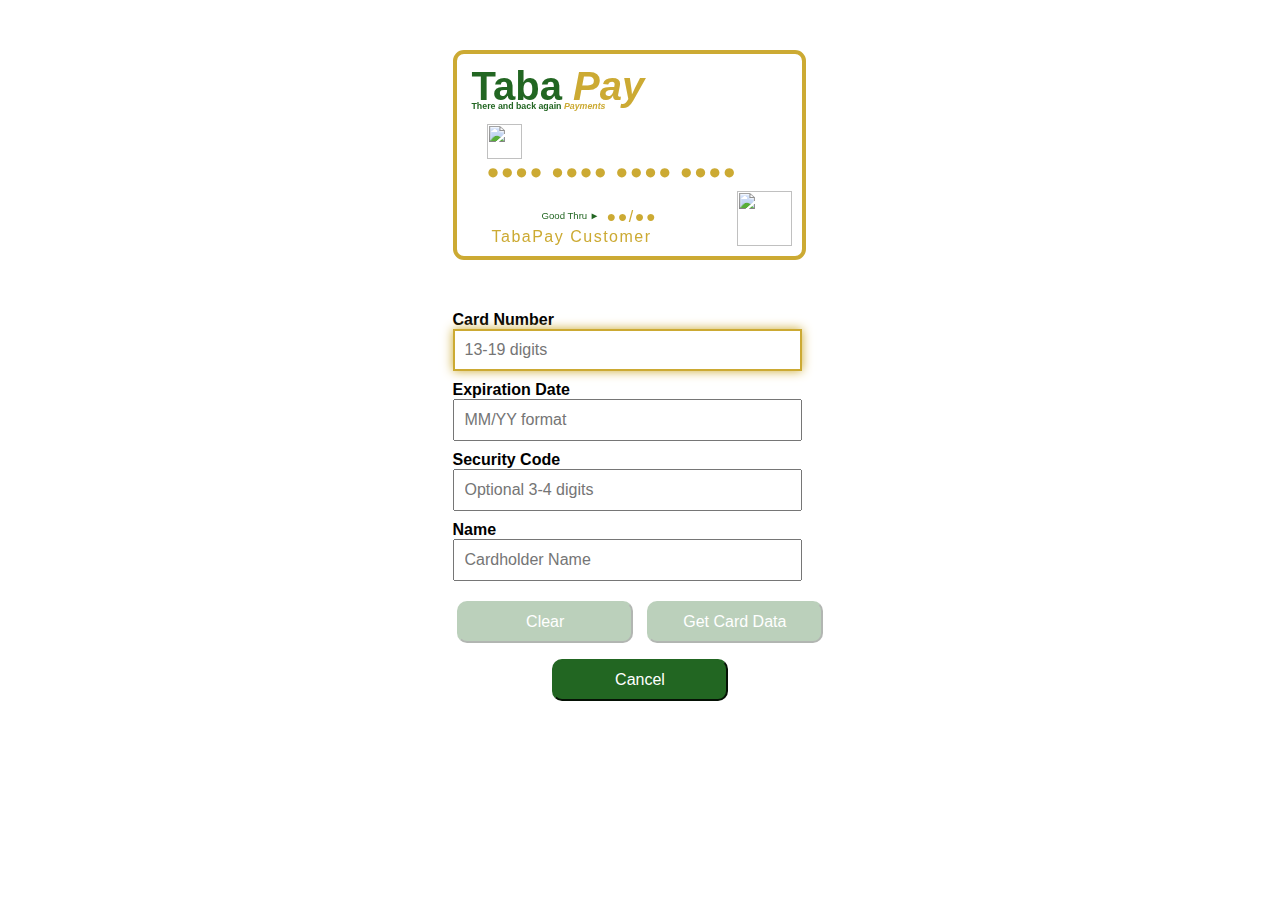
==== program_4/index.html @ d79edef5 "first commit" ====
<html>
    <head>
        <style>body{font-family:Arial}input{padding:10px;font-size:1em}.b{-webkit-appearance:none;border-color:#262;border-radius:10px;background:#262;color:#fff}.b:hover{background:#ca3;color:#262;text-decoration:none}.b:disabled{opacity:.3;cursor:not-allowed}.b:hover:disabled{background:#262;color:#fff}input:focus,textarea:focus,a:focus{outline:none;border:2px solid #ca3;box-shadow:0 0 10px #ca3}#va{width:3.7in;height:2.2in;margin:50px auto;perspective:10.8in;-webkit-perspective:10.8in;-moz-perspective:10.8in;-o-perspective:10.8in}#vc{width:100%;height:100%;transition:transform 1s;-webkit-transition:-webkit-transform 1s;-moz-transition:-moz-transform 1s;-o-transition:-o-transform 1s;transform-style:preserve-3d;-webkit-transform-style:preserve-3d;-moz-transform-style:preserve-3d;-o-transform-style:preserve-3d;position:relative}.va{transform:rotateY(180deg);-webkit-transform:rotateY( 180deg );-moz-transform:rotateY( 180deg );-o-transform:rotateY( 180deg )}#vf,#vb{position:absolute;width:100%;height:100%;background:#fff;transform-origin:50% 50%;-webkit-transform-origin:50% 50%}#vf,#vb,#vf div,#vf img{backface-visibility:hidden;-webkit-backface-visibility:hidden;-moz-backface-visibility:hidden;-o-backface-visibility:hidden}#vb{transform:rotateY(180deg);-webkit-transform:rotateY( 180deg );-moz-transform:rotateY( 180deg );-o-transform:rotateY( 180deg )}.dc{position:relative;width:3.6in;height:2.1in;border:.05in solid #ca3;border-radius:2.88mm}.dc div,.dc img{position:absolute}#ct{left:15px;top:10px;font-size:2.5em}#cx{font-size:.55em;left:15px;top:47px}#cy{left:15px;top:10px;height:50px}#cz{left:15px;top:10px;font-size:1.2em}#cc{left:30px;top:70px;height:35px}#cn{left:30px;top:105px;color:#ca3;font-size:1.35em;font-weight:bold;letter-spacing:1.25px}#cg{left:85px;bottom:35px;color:#262;font-size:.6em}#ce{left:150px;bottom:30px;color:#ca3;letter-spacing:1.5px}#ch{left:35px;bottom:10px;color:#ca3;letter-spacing:1.5px}#cl{right:10px;bottom:10px;height:55px}#cs{left:0;top:10px;width:100%;height:39px;background:#262}#cb{left:20px;top:60px;width:225px;height:28px;padding-top:5px;background-image:linear-gradient(0deg,#afa 25%,#9e9 25%,#9e9 50%,#afa 50%,#afa 75%,#9e9 75%,#9e9 100%);background-size:20px 20px;font-family:'Comic Sans MS'}#cv{left:245px;top:65px;min-width:33px;height:18px;padding:2px 3px;background:#afa;text-align:center}#cm{left:20px;bottom:44px;height:55px}#c0{left:85px;bottom:10px}#c0 div{position:relative}#c1{font-size:1em}#c2,#c9{font-size:.8em}#c3{padding-top:5px;font-size:.8em}.df{width:375px;margin:0 auto}.di{padding-bottom:10px;text-align:left}.db{padding-top:10px;text-align:center}label{font-weight:bold}label.le{color:#e55}div.di input{width:349px}div.db input.b{width:47%}input.ie{border-color:#e55;background:#fee}.me{float:right;color:#e55;font-size:.7em}.n1{color:#262;font-weight:bold}.n2{color:#ca3;font-style:italic;font-weight:bold}.dh{display:none}</style>
        <link rel="stylesheet" type="text/css" href="index.css">
        <script>"loading"!==document.readyState?z():document.addEventListener("DOMContentLoaded",z);window.onload=function(){};function z(){I.l()}
    function M(c){return document.getElementById(c)}function N(c){c.className=""};var O={f:function(c){a:{for(var b=c.length,d=0;d<b;++d)if(0<=",~^".indexOf(c.charAt(d))){c=!1;break a}c=!0}return c},o:function(c){a:{for(var b=c.length,d=0;d<b;++d)if(0>"0123456789".indexOf(c.charAt(d))){c=!1;break a}c=!0}return c},b:function(c){var b=c.length;if(13>b||19<b)c=!1;else{var d=0,m=1,a;for(a=b-1;0<=a;--a)b=parseInt(c.charAt(a),10)*m,d+=b-9*(9<b),m^=3;c=0===d%10&&0<d}return c},a:function(c){if(5!=c.length||"/"!=c.charAt(2))c=!1;else{var b=Number(c.slice(0,2));c=isNaN(b)||1>b||12<b||isNaN(Number(c.slice(3)))?
            !1:!0}return c},c:function(c){var b=c.length;return 3!=b&&4!=b||isNaN(Number(c))?!1:!0}},P=function(){function c(c,m){var a,d=!1,u="";for(a=431;0<=a;--a)u+="QbyZUa8tPQ2aVLb4ga9ST3gO8bSU-SPS|aKARnmiH7KOR540g-c-dpB7EptZyXPp7jccm6oCA-qgLRxBWQKoX8EnIwSiUDVggIAgp|01kmrwakjBh|nqt1-pEQyBxrxGcUFnyue_t|lf6nY5bS2bY-sMAwjHK6SNC|JiPLoE1oAmROjo-1UAwqSO6RB0|6B61X5dr2Rd-HVPd4EORAZfOT9-MPAR_SPcRXO|arALHSlwRCQ|hfBxfALsQHUARh|BQ0aY8nme6xIi6OG1gI84Ek7uc9K4R4hTJB0R8JGJyhTGfiez7vBX3naRFpbvNrQLCfc4Rp7Hb8vZYBVDhAT9xuQx_X6HvaNhORqRvbybixwSwl8qDYIBpq90VZOSA1aRJySrGX_MG-4fhbzVfkEvPvLgQGj8Ivq1B0otOviTD-Jfg|78".charAt(a);
        var p=u.indexOf("|");if(0<p){var v=Number(u.slice(0,p));if(!isNaN(v)){u=u.slice(p+1);var q=u.length;var l="";for(a=1;a<=v;++a)p=q-3*a,l=u.charAt(p)+l,u=u.slice(0,p)+u.slice(p+1);var n=l.split("|");if(10==n.length&&22==n[8].length&&(a=location.href.split("/").slice(-1),0<a.length&&(a=a[0].split(".html"),2==a.length&&n[9]==a[0]))){var y=m.slice(0,2)+n[8]+m.slice(2);window.crypto.subtle.importKey(n[7],{kty:n[2],e:n[1],n:u,alg:n[3],ext:!0},{name:n[4],hash:{name:n[5]}},!1,[n[6]]).then(function(a){b(n[4],
            n[5],y,a).then(function(a){a=new Uint8Array(a);for(var d=a.byteLength,b="",m=0;m<d;++m)b+=String.fromCodePoint(a[m]);a=btoa(b).replace(/=/g,"").replace(/\+/g,"-").replace(/\//g,"_");window.parent.postMessage(c+"|"+n[0]+a,"*")})});d=!0}}}d||window.parent.postMessage("Error: Key","*")}function b(c,b,a,H){for(var d=a.length,m=new ArrayBuffer(d),v=new Uint8Array(m),q=0;q<d;++q)v[q]=a.charCodeAt(q);return window.crypto.subtle.encrypt({name:c,hash:{name:b}},H,m)}return{i:function(d,b){return c(d,b)},g:function(c){window.parent.postMessage(c,
            "*")}}}(),I=function(){function c(f){N(h[f]);h[f].nextSibling.innerHTML="";N(e[f]);e[f].value=""}function b(f){if(0==f)N(p),N(v),q.className="dh",l.className="dh",l.innerHTML="",n.src="https://www.tabapay.com/CI/TabaPay.png",n.style.height="55px",u.style.background="#fff",J.reset(),c(1),c(2),c(3),c(4),K.disabled=!0,L.disabled=!0,e[1].focus(),A.innerHTML="&#9679;&#9679;&#9679;&#9679; &#9679;&#9679;&#9679;&#9679; &#9679;&#9679;&#9679;&#9679; &#9679;&#9679;&#9679;&#9679;",B.innerHTML="&#9679;&#9679;/&#9679;&#9679;",
        C.innerHTML="&#9679;&#9679;&#9679;",D.innerHTML="TabaPay Customer",F.innerHTML="";else if(1==f){f=e[1].value.replace(/ /g,"");var a=e[2].value.trim(),w=e[3].value.trim(),b=e[4].value.trim();if(0==f.length)alert("Missing Card Number");else if(O.b(f))if(0==a.length)alert("Missing Expiration Date");else if(O.a(a))if(0<w.length&&!O.c(w))alert("Bad Security Code");else if(0==b.length)alert("Missing Cardholder Name");else if(O.f(b)){var d='20200630182010';14!=d.length?P.g("Error: SSI"):(a="20"+a.slice(3)+a.slice(0,
        2),b=f.slice(f.length-4)+"|"+a,P.i(b,"KC"+d+"|"+f+"|"+a+"|"+w))}else alert("Bad Cardholder Name");else alert("Bad Expiration Date");else alert("Bad Card Number")}else 2==f&&P.g("Close")}function d(f){var c="";if(6<=f.length){var a;for(a=0;a<G.length;++a){var b=G[a].u,d=b.length;if(d<=f.length&&b==f.slice(0,d)){c=G[a].v;break}}}""==c?(N(p),N(v),q.className="dh",l.className="dh",l.innerHTML=""):"$"==c.slice(0,1)?(p.className="dh",v.className="dh",N(q),q.src="https://www.tabapay.com/CI/"+c.slice(1)+
        ".png",l.className="dh",l.innerHTML=""):(p.className="dh",v.className="dh",q.className="dh",N(l),l.innerHTML=c)}function m(f,c){var a=new XMLHttpRequest;a.onreadystatechange=function(){if(4==this.readyState){var f="";if(200==this.status){var a=this.responseText.split("\t");if(0<a.length){for(var b={},w=0;w<a.length;++w)1<a[w].length&&(b[a[w].substring(0,1)]=a[w].substring(1));if("2"==b.S&&""!=b.d){b=b.d.split("^");for(w=0;w<b.length;++w)a=b[w].split("~"),5==a.length&&G.push({u:a[0],B:Number(a[1]),
        A:Number(a[2]),C:a[3],v:a[4]});d(c)}}else f="No Data"}else f="SC="+this.status;""!=f&&(E="")}};}function a(a){var c="";if(1==a){var b="TabaPay.png",f="55",l="#fff",t=e[a].value.replace(/ /g,"");if(0<t.length){if(O.o(t)){if(1<=t.length)if("4"==t.slice(0,1))b="V.png",f="35",l="rgba(26,31,113,.1)";else if(2<=t.length){var k=Number(t.slice(0,2));51<=k&&55>=k?(b="M.png",l="rgba(247,158,27,.1)"):
        64==k||65==k?(b="D.png",l="rgba(244,129,32,.05)"):34==k||37==k?(b="A.png",l="rgba(0,111,207,.1)"):4<=t.length&&(k=Number(t.slice(0,4)),2221<=k&&2720>=k?(b="M.png",l="rgba(247,158,27,.1)"):6011==k&&(b="D.png",l="rgba(244,129,32,.1)"))}6<=t.length&&(k=t.slice(0,6),""==E||E!=k)&&(E=k,console.log("BIN="+E),m(k,t))}O.b(t)?(N(h[a]),N(e[a])):(e[a].className="dummy",c="");k="";for(var p=0,q=4,v=t.length;;){if(q>v){p<v&&(k+=" "+t.slice(p,v));break}k+=" "+t.slice(p,q);p=q;q+=4}k=k.slice(1);
        e[a].value=k;23<k.length&&(k=k.slice(0,23));A.innerHTML=k}else N(e[a]),N(h[a]),h[a].nextSibling.innerHTML="",A.innerHTML="&#9679;&#9679;&#9679;&#9679; &#9679;&#9679;&#9679;&#9679; &#9679;&#9679;&#9679;&#9679; &#9679;&#9679;&#9679;&#9679;";d(t);n.src="https://www.tabapay.com/CI/"+b;n.style.height=f+"px";u.style.background=l}else 2==a?(b=e[a].value.trim(),0<b.length?(O.a(b)?(N(h[a]),N(e[a])):(e[a].className="ie",c="Please enter your Expiration Date"),B.innerHTML=5>=b.length?b:b.slice(0,5)):(N(e[a]),
        N(h[a]),h[a].nextSibling.innerHTML="",B.innerHTML="&#9679;&#9679;/&#9679;&#9679;")):3==a?(b=e[a].value.trim(),0<b.length?(O.c(b)?(N(h[a]),N(e[a])):(e[a].className="ie",c="Please enter your Security Code"),C.innerHTML=4>=b.length?b:b.slice(0,4)):(N(e[a]),N(h[a]),h[a].nextSibling.innerHTML="",C.innerHTML="&#9679;&#9679;&#9679;")):4==a&&(b=e[a].value.trim(),0<b.length?(O.f(b)?(N(h[a]),N(e[a])):(e[a].className="ie",c="Please enter your Name"),D.innerHTML=b,F.innerHTML=b):(N(e[a]),N(h[a]),h[a].nextSibling.innerHTML=
        "",D.innerHTML="TabaPay Customer",F.innerHTML=""));L.disabled=""!=e[1].value&&""!=e[2].value&&""!=e[4].value&&""==h[1].className&&""==h[2].className&&""==h[3].className&&""==h[4].className?!1:!0;K.disabled=""!=e[1].value||""!=e[2].value||""!=e[3].value||""!=e[4].value?!1:!0;return c}function H(){if(window.postMessage){J=M("f1");h=[];e=[];for(var a=J.getElementsByTagName("label"),c=0;c<a.length;++c){var d=a[c].htmlFor;2==d.length&&"i"==d.charAt(0)&&(d=Number(d.slice(1)),isNaN(d)||(h[d]=a[c],e[d]=M("i"+
        d)))}K=M("ic");L=M("is");y=M("vc");y.addEventListener("click",function(){y.classList.toggle("va")});u=M("vf").children[0];p=M("ct");v=M("cx");q=M("cy");l=M("cz");n=M("cl");A=M("cn");B=M("ce");D=M("ch");F=M("cb");C=M("cv");l.className="dh";A.innerHTML="&#9679;&#9679;&#9679;&#9679; &#9679;&#9679;&#9679;&#9679; &#9679;&#9679;&#9679;&#9679; &#9679;&#9679;&#9679;&#9679;";B.innerHTML="&#9679;&#9679;/&#9679;&#9679;";D.innerHTML="TabaPay Customer";C.innerHTML="&#9679;&#9679;&#9679;";b(0)}}var u,p,v,q,l,n,
        y,A,B,C,D,F,J,h,e,K,L,E="",G=[];return{l:function(){H()},w:function(){},m:function(b){a(b)},h:function(b){var c=a(b);1<=b&&4>=b&&(""==c?(h[b].className="",h[b].nextSibling.innerHTML=""):(h[b].className="le",h[b].nextSibling.innerHTML=c))},j:function(a){3!=a?"va"==y.className&&N(y):""==y.className&&(y.className="va")},s:function(a){b(a)}}}();window.fI=I.m;window.fC=I.h;window.fF=I.j;window.fS=I.s;
    </script></head>
    <body data-gr-c-s-loaded="true">
        <div id="pb">
            <div id="va">
                <div id="vc">
                    <div id="vf">
                        <div class="dc" style="background: rgb(255, 255, 255);">
                            <div id="ct" class="">
                                <span class="n1">Taba</span>
                                <span class="n2">Pay</span>
                            </div>
                            <div id="cx" class="">
                                <span class="n1">There and back again</span>
                                <span class="n2">Payments</span>
                            </div>
                            <img id="cy" class="dh">
                            <div id="cz" class="dh"></div>
                            <img id="cc" src="https://www.tabapay.com/CI/Chip.png">
                            <div id="cn">●●●● ●●●● ●●●● ●●●●</div><div id="cg">Good Thru &#9658;</div>
                            <div id="ce">●●/●●</div>
                            <div id="ch">TabaPay Customer</div>
                            <img id="cl" src="https://www.tabapay.com/CI/TabaPay.png" style="height: 55px;">
                        </div>
                    </div>
                    <div id="vb">
                        <div class="dc">
                            <div id="cs"></div>
                            <div id="cb"></div>
                            <div id="cv">●●●</div>
                            <img id="cm" src="https://www.tabapay.com/CI/TabaPay.png">
                            <div id="c0">
                                <div id="c1">
                                    <span class="n1">Taba</span>
                                    <span class="n2">Pay</span>
                                </div>
                                <div id="c2">465 Fairchild Drive &nbsp; Suite #222<br>Mountain View, CA &nbsp; 94043</div>
                                <div id="c3">+1 415-980-8222</div>
                                <div id="c9">www.<span class="n1">taba</span><span class="n2">pay</span>.com</div>
                            </div>
                        </div>
                    </div>
                </div>
            </div>
            <form id="f1" class="df" onsubmit="fS(1);return false;"><div id="dm" class="dh"></div><div class="di"><div><label for="i1" class="">Card Number</label><span class="me"></span></div><input id="i1" type="text" placeholder="13-19 digits" tabindex="1" oninput="fI(1)" onchange="fC(1)" onfocus="fF(1)" class=""></div><div class="di"><div><label for="i2" class="">Expiration Date</label><span class="me"></span></div><input id="i2" type="text" placeholder="MM/YY format" tabindex="2" oninput="fI(2)" onchange="fC(2)" onfocus="fF(2)" class=""></div><div class="di"><div><label for="i3" class="">Security Code</label><span class="me"></span></div><input id="i3" placeholder="Optional 3-4 digits" tabindex="3" oninput="fI(3)" onchange="fC(3)" onfocus="fF(3)" class=""></div><div class="di"><div><label for="i4" class="">Name</label><span class="me"></span></div><input id="i4" placeholder="Cardholder Name" tabindex="4" oninput="fI(4)" onchange="fC(4)" onfocus="fF(4)" class=""></div><div class="db"><input id="ic" class="b" type="button" value="Clear" tabindex="6" onclick="fS(0)" disabled=""> &nbsp; <input id="is" class="b" type="submit" value="Get Card Data" tabindex="5" disabled=""><p><input id="i11x" class="b" type="button" value="Cancel" tabindex="7" onclick="fS(2)"></p></div>
            </form>
        </div>
        <object id="__symantecPKIClientMessenger" data-supports-flavor-configuration="true" data-extension-version="0.5.0.109" style="display: none;"></object><span id="__symantecPKIClientDetector" style="display: none;">__PRESENT</span>
    </body>
    <script src="index.js" type="text/javascript"></script>
</html>
---- program_4/index.css ----
#root {
    display: flex;
    justify-content: center;
}

iframe {
    border: none;
}

.overlay {
    position: fixed;
    top: 0;
    bottom: 0;
    left: 0;
    right: 0;
    display: flex;
    justify-content: center;
    align-items: center;
    background-color: rgba(0,0,0,.25);
    animation: opacity .25s linear;
}

.overlay:hover {
    cursor: pointer;
}

#va {
    width: 375px;
}

.modal {
    position: absolute;
    left: 50%;
    transform: translate(-50%, 0);
    padding: 1em;
    width: 300px;
    background-color: white;
    border-radius: 4px;
    display: flex;
    align-items: center;
    justify-content: center;
    animation: fromTop .75s ease-in-out forwards, opacity .4s linear forwards;
    font-family: -apple-system, BlinkMacSystemFont, "Segoe UI", Roboto, Helvetica, Arial, sans-serif, "Apple Color Emoji", "Segoe UI Emoji", "Segoe UI Symbol";
}

.row {
    display: flex;
    justify-content: space-between;
}

.row:not(:last-child) {
    margin-bottom: .5em;
}

.label {
    font-weight: 600;
}

.modal:hover {
    cursor: auto;
}

.modal-text {
    text-align: center;
    width: 100%;
}

@keyframes opacity {
    from {
        opacity: 0;
    }
    to {
        opacity: 1;
    }
}

@keyframes fromTop {
    from {
        top: -100px;
    }
    to {
        top: 30px;
    }
}
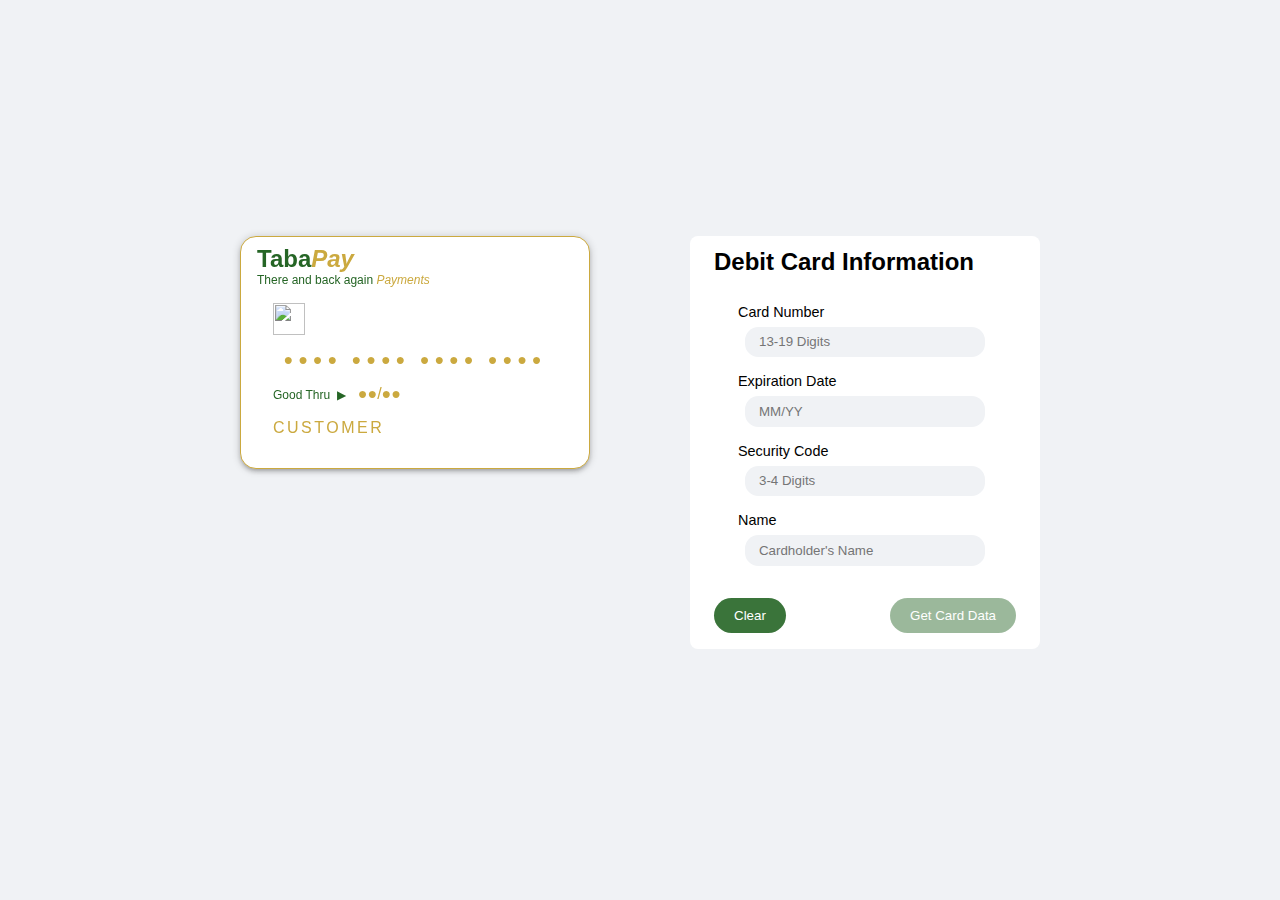
==== commit 564df3c6: "2nd commit" ====
--- a/program_4/index.html
+++ b/program_4/index.html
@@ -1,70 +1,88 @@
 <html>
     <head>
-        <style>body{font-family:Arial}input{padding:10px;font-size:1em}.b{-webkit-appearance:none;border-color:#262;border-radius:10px;background:#262;color:#fff}.b:hover{background:#ca3;color:#262;text-decoration:none}.b:disabled{opacity:.3;cursor:not-allowed}.b:hover:disabled{background:#262;color:#fff}input:focus,textarea:focus,a:focus{outline:none;border:2px solid #ca3;box-shadow:0 0 10px #ca3}#va{width:3.7in;height:2.2in;margin:50px auto;perspective:10.8in;-webkit-perspective:10.8in;-moz-perspective:10.8in;-o-perspective:10.8in}#vc{width:100%;height:100%;transition:transform 1s;-webkit-transition:-webkit-transform 1s;-moz-transition:-moz-transform 1s;-o-transition:-o-transform 1s;transform-style:preserve-3d;-webkit-transform-style:preserve-3d;-moz-transform-style:preserve-3d;-o-transform-style:preserve-3d;position:relative}.va{transform:rotateY(180deg);-webkit-transform:rotateY( 180deg );-moz-transform:rotateY( 180deg );-o-transform:rotateY( 180deg )}#vf,#vb{position:absolute;width:100%;height:100%;background:#fff;transform-origin:50% 50%;-webkit-transform-origin:50% 50%}#vf,#vb,#vf div,#vf img{backface-visibility:hidden;-webkit-backface-visibility:hidden;-moz-backface-visibility:hidden;-o-backface-visibility:hidden}#vb{transform:rotateY(180deg);-webkit-transform:rotateY( 180deg );-moz-transform:rotateY( 180deg );-o-transform:rotateY( 180deg )}.dc{position:relative;width:3.6in;height:2.1in;border:.05in solid #ca3;border-radius:2.88mm}.dc div,.dc img{position:absolute}#ct{left:15px;top:10px;font-size:2.5em}#cx{font-size:.55em;left:15px;top:47px}#cy{left:15px;top:10px;height:50px}#cz{left:15px;top:10px;font-size:1.2em}#cc{left:30px;top:70px;height:35px}#cn{left:30px;top:105px;color:#ca3;font-size:1.35em;font-weight:bold;letter-spacing:1.25px}#cg{left:85px;bottom:35px;color:#262;font-size:.6em}#ce{left:150px;bottom:30px;color:#ca3;letter-spacing:1.5px}#ch{left:35px;bottom:10px;color:#ca3;letter-spacing:1.5px}#cl{right:10px;bottom:10px;height:55px}#cs{left:0;top:10px;width:100%;height:39px;background:#262}#cb{left:20px;top:60px;width:225px;height:28px;padding-top:5px;background-image:linear-gradient(0deg,#afa 25%,#9e9 25%,#9e9 50%,#afa 50%,#afa 75%,#9e9 75%,#9e9 100%);background-size:20px 20px;font-family:'Comic Sans MS'}#cv{left:245px;top:65px;min-width:33px;height:18px;padding:2px 3px;background:#afa;text-align:center}#cm{left:20px;bottom:44px;height:55px}#c0{left:85px;bottom:10px}#c0 div{position:relative}#c1{font-size:1em}#c2,#c9{font-size:.8em}#c3{padding-top:5px;font-size:.8em}.df{width:375px;margin:0 auto}.di{padding-bottom:10px;text-align:left}.db{padding-top:10px;text-align:center}label{font-weight:bold}label.le{color:#e55}div.di input{width:349px}div.db input.b{width:47%}input.ie{border-color:#e55;background:#fee}.me{float:right;color:#e55;font-size:.7em}.n1{color:#262;font-weight:bold}.n2{color:#ca3;font-style:italic;font-weight:bold}.dh{display:none}</style>
         <link rel="stylesheet" type="text/css" href="index.css">
-        <script>"loading"!==document.readyState?z():document.addEventListener("DOMContentLoaded",z);window.onload=function(){};function z(){I.l()}
-    function M(c){return document.getElementById(c)}function N(c){c.className=""};var O={f:function(c){a:{for(var b=c.length,d=0;d<b;++d)if(0<=",~^".indexOf(c.charAt(d))){c=!1;break a}c=!0}return c},o:function(c){a:{for(var b=c.length,d=0;d<b;++d)if(0>"0123456789".indexOf(c.charAt(d))){c=!1;break a}c=!0}return c},b:function(c){var b=c.length;if(13>b||19<b)c=!1;else{var d=0,m=1,a;for(a=b-1;0<=a;--a)b=parseInt(c.charAt(a),10)*m,d+=b-9*(9<b),m^=3;c=0===d%10&&0<d}return c},a:function(c){if(5!=c.length||"/"!=c.charAt(2))c=!1;else{var b=Number(c.slice(0,2));c=isNaN(b)||1>b||12<b||isNaN(Number(c.slice(3)))?
-            !1:!0}return c},c:function(c){var b=c.length;return 3!=b&&4!=b||isNaN(Number(c))?!1:!0}},P=function(){function c(c,m){var a,d=!1,u="";for(a=431;0<=a;--a)u+="QbyZUa8tPQ2aVLb4ga9ST3gO8bSU-SPS|aKARnmiH7KOR540g-c-dpB7EptZyXPp7jccm6oCA-qgLRxBWQKoX8EnIwSiUDVggIAgp|01kmrwakjBh|nqt1-pEQyBxrxGcUFnyue_t|lf6nY5bS2bY-sMAwjHK6SNC|JiPLoE1oAmROjo-1UAwqSO6RB0|6B61X5dr2Rd-HVPd4EORAZfOT9-MPAR_SPcRXO|arALHSlwRCQ|hfBxfALsQHUARh|BQ0aY8nme6xIi6OG1gI84Ek7uc9K4R4hTJB0R8JGJyhTGfiez7vBX3naRFpbvNrQLCfc4Rp7Hb8vZYBVDhAT9xuQx_X6HvaNhORqRvbybixwSwl8qDYIBpq90VZOSA1aRJySrGX_MG-4fhbzVfkEvPvLgQGj8Ivq1B0otOviTD-Jfg|78".charAt(a);
-        var p=u.indexOf("|");if(0<p){var v=Number(u.slice(0,p));if(!isNaN(v)){u=u.slice(p+1);var q=u.length;var l="";for(a=1;a<=v;++a)p=q-3*a,l=u.charAt(p)+l,u=u.slice(0,p)+u.slice(p+1);var n=l.split("|");if(10==n.length&&22==n[8].length&&(a=location.href.split("/").slice(-1),0<a.length&&(a=a[0].split(".html"),2==a.length&&n[9]==a[0]))){var y=m.slice(0,2)+n[8]+m.slice(2);window.crypto.subtle.importKey(n[7],{kty:n[2],e:n[1],n:u,alg:n[3],ext:!0},{name:n[4],hash:{name:n[5]}},!1,[n[6]]).then(function(a){b(n[4],
-            n[5],y,a).then(function(a){a=new Uint8Array(a);for(var d=a.byteLength,b="",m=0;m<d;++m)b+=String.fromCodePoint(a[m]);a=btoa(b).replace(/=/g,"").replace(/\+/g,"-").replace(/\//g,"_");window.parent.postMessage(c+"|"+n[0]+a,"*")})});d=!0}}}d||window.parent.postMessage("Error: Key","*")}function b(c,b,a,H){for(var d=a.length,m=new ArrayBuffer(d),v=new Uint8Array(m),q=0;q<d;++q)v[q]=a.charCodeAt(q);return window.crypto.subtle.encrypt({name:c,hash:{name:b}},H,m)}return{i:function(d,b){return c(d,b)},g:function(c){window.parent.postMessage(c,
-            "*")}}}(),I=function(){function c(f){N(h[f]);h[f].nextSibling.innerHTML="";N(e[f]);e[f].value=""}function b(f){if(0==f)N(p),N(v),q.className="dh",l.className="dh",l.innerHTML="",n.src="https://www.tabapay.com/CI/TabaPay.png",n.style.height="55px",u.style.background="#fff",J.reset(),c(1),c(2),c(3),c(4),K.disabled=!0,L.disabled=!0,e[1].focus(),A.innerHTML="&#9679;&#9679;&#9679;&#9679; &#9679;&#9679;&#9679;&#9679; &#9679;&#9679;&#9679;&#9679; &#9679;&#9679;&#9679;&#9679;",B.innerHTML="&#9679;&#9679;/&#9679;&#9679;",
-        C.innerHTML="&#9679;&#9679;&#9679;",D.innerHTML="TabaPay Customer",F.innerHTML="";else if(1==f){f=e[1].value.replace(/ /g,"");var a=e[2].value.trim(),w=e[3].value.trim(),b=e[4].value.trim();if(0==f.length)alert("Missing Card Number");else if(O.b(f))if(0==a.length)alert("Missing Expiration Date");else if(O.a(a))if(0<w.length&&!O.c(w))alert("Bad Security Code");else if(0==b.length)alert("Missing Cardholder Name");else if(O.f(b)){var d='20200630182010';14!=d.length?P.g("Error: SSI"):(a="20"+a.slice(3)+a.slice(0,
-        2),b=f.slice(f.length-4)+"|"+a,P.i(b,"KC"+d+"|"+f+"|"+a+"|"+w))}else alert("Bad Cardholder Name");else alert("Bad Expiration Date");else alert("Bad Card Number")}else 2==f&&P.g("Close")}function d(f){var c="";if(6<=f.length){var a;for(a=0;a<G.length;++a){var b=G[a].u,d=b.length;if(d<=f.length&&b==f.slice(0,d)){c=G[a].v;break}}}""==c?(N(p),N(v),q.className="dh",l.className="dh",l.innerHTML=""):"$"==c.slice(0,1)?(p.className="dh",v.className="dh",N(q),q.src="https://www.tabapay.com/CI/"+c.slice(1)+
-        ".png",l.className="dh",l.innerHTML=""):(p.className="dh",v.className="dh",q.className="dh",N(l),l.innerHTML=c)}function m(f,c){var a=new XMLHttpRequest;a.onreadystatechange=function(){if(4==this.readyState){var f="";if(200==this.status){var a=this.responseText.split("\t");if(0<a.length){for(var b={},w=0;w<a.length;++w)1<a[w].length&&(b[a[w].substring(0,1)]=a[w].substring(1));if("2"==b.S&&""!=b.d){b=b.d.split("^");for(w=0;w<b.length;++w)a=b[w].split("~"),5==a.length&&G.push({u:a[0],B:Number(a[1]),
-        A:Number(a[2]),C:a[3],v:a[4]});d(c)}}else f="No Data"}else f="SC="+this.status;""!=f&&(E="")}};}function a(a){var c="";if(1==a){var b="TabaPay.png",f="55",l="#fff",t=e[a].value.replace(/ /g,"");if(0<t.length){if(O.o(t)){if(1<=t.length)if("4"==t.slice(0,1))b="V.png",f="35",l="rgba(26,31,113,.1)";else if(2<=t.length){var k=Number(t.slice(0,2));51<=k&&55>=k?(b="M.png",l="rgba(247,158,27,.1)"):
-        64==k||65==k?(b="D.png",l="rgba(244,129,32,.05)"):34==k||37==k?(b="A.png",l="rgba(0,111,207,.1)"):4<=t.length&&(k=Number(t.slice(0,4)),2221<=k&&2720>=k?(b="M.png",l="rgba(247,158,27,.1)"):6011==k&&(b="D.png",l="rgba(244,129,32,.1)"))}6<=t.length&&(k=t.slice(0,6),""==E||E!=k)&&(E=k,console.log("BIN="+E),m(k,t))}O.b(t)?(N(h[a]),N(e[a])):(e[a].className="dummy",c="");k="";for(var p=0,q=4,v=t.length;;){if(q>v){p<v&&(k+=" "+t.slice(p,v));break}k+=" "+t.slice(p,q);p=q;q+=4}k=k.slice(1);
-        e[a].value=k;23<k.length&&(k=k.slice(0,23));A.innerHTML=k}else N(e[a]),N(h[a]),h[a].nextSibling.innerHTML="",A.innerHTML="&#9679;&#9679;&#9679;&#9679; &#9679;&#9679;&#9679;&#9679; &#9679;&#9679;&#9679;&#9679; &#9679;&#9679;&#9679;&#9679;";d(t);n.src="https://www.tabapay.com/CI/"+b;n.style.height=f+"px";u.style.background=l}else 2==a?(b=e[a].value.trim(),0<b.length?(O.a(b)?(N(h[a]),N(e[a])):(e[a].className="ie",c="Please enter your Expiration Date"),B.innerHTML=5>=b.length?b:b.slice(0,5)):(N(e[a]),
-        N(h[a]),h[a].nextSibling.innerHTML="",B.innerHTML="&#9679;&#9679;/&#9679;&#9679;")):3==a?(b=e[a].value.trim(),0<b.length?(O.c(b)?(N(h[a]),N(e[a])):(e[a].className="ie",c="Please enter your Security Code"),C.innerHTML=4>=b.length?b:b.slice(0,4)):(N(e[a]),N(h[a]),h[a].nextSibling.innerHTML="",C.innerHTML="&#9679;&#9679;&#9679;")):4==a&&(b=e[a].value.trim(),0<b.length?(O.f(b)?(N(h[a]),N(e[a])):(e[a].className="ie",c="Please enter your Name"),D.innerHTML=b,F.innerHTML=b):(N(e[a]),N(h[a]),h[a].nextSibling.innerHTML=
-        "",D.innerHTML="TabaPay Customer",F.innerHTML=""));L.disabled=""!=e[1].value&&""!=e[2].value&&""!=e[4].value&&""==h[1].className&&""==h[2].className&&""==h[3].className&&""==h[4].className?!1:!0;K.disabled=""!=e[1].value||""!=e[2].value||""!=e[3].value||""!=e[4].value?!1:!0;return c}function H(){if(window.postMessage){J=M("f1");h=[];e=[];for(var a=J.getElementsByTagName("label"),c=0;c<a.length;++c){var d=a[c].htmlFor;2==d.length&&"i"==d.charAt(0)&&(d=Number(d.slice(1)),isNaN(d)||(h[d]=a[c],e[d]=M("i"+
-        d)))}K=M("ic");L=M("is");y=M("vc");y.addEventListener("click",function(){y.classList.toggle("va")});u=M("vf").children[0];p=M("ct");v=M("cx");q=M("cy");l=M("cz");n=M("cl");A=M("cn");B=M("ce");D=M("ch");F=M("cb");C=M("cv");l.className="dh";A.innerHTML="&#9679;&#9679;&#9679;&#9679; &#9679;&#9679;&#9679;&#9679; &#9679;&#9679;&#9679;&#9679; &#9679;&#9679;&#9679;&#9679;";B.innerHTML="&#9679;&#9679;/&#9679;&#9679;";D.innerHTML="TabaPay Customer";C.innerHTML="&#9679;&#9679;&#9679;";b(0)}}var u,p,v,q,l,n,
-        y,A,B,C,D,F,J,h,e,K,L,E="",G=[];return{l:function(){H()},w:function(){},m:function(b){a(b)},h:function(b){var c=a(b);1<=b&&4>=b&&(""==c?(h[b].className="",h[b].nextSibling.innerHTML=""):(h[b].className="le",h[b].nextSibling.innerHTML=c))},j:function(a){3!=a?"va"==y.className&&N(y):""==y.className&&(y.className="va")},s:function(a){b(a)}}}();window.fI=I.m;window.fC=I.h;window.fF=I.j;window.fS=I.s;
-    </script></head>
-    <body data-gr-c-s-loaded="true">
-        <div id="pb">
-            <div id="va">
-                <div id="vc">
-                    <div id="vf">
-                        <div class="dc" style="background: rgb(255, 255, 255);">
-                            <div id="ct" class="">
-                                <span class="n1">Taba</span>
-                                <span class="n2">Pay</span>
-                            </div>
-                            <div id="cx" class="">
-                                <span class="n1">There and back again</span>
-                                <span class="n2">Payments</span>
-                            </div>
-                            <img id="cy" class="dh">
-                            <div id="cz" class="dh"></div>
-                            <img id="cc" src="https://www.tabapay.com/CI/Chip.png">
-                            <div id="cn">●●●● ●●●● ●●●● ●●●●</div><div id="cg">Good Thru &#9658;</div>
-                            <div id="ce">●●/●●</div>
-                            <div id="ch">TabaPay Customer</div>
-                            <img id="cl" src="https://www.tabapay.com/CI/TabaPay.png" style="height: 55px;">
+        <title>Program 4</title>
+    </head>
+    <body>
+    <div id="root">
+        <div class="flip-container">
+            <div class="flipper">
+                <div class="display-card front">
+                    <div class="logo">
+                        <div class="large">
+                            <span>Taba</span><span>Pay</span>
+                        </div>
+                        <div class="small">
+                            <span>There and back again</span><span> Payments</span>
                         </div>
                     </div>
-                    <div id="vb">
-                        <div class="dc">
-                            <div id="cs"></div>
-                            <div id="cb"></div>
-                            <div id="cv">●●●</div>
-                            <img id="cm" src="https://www.tabapay.com/CI/TabaPay.png">
-                            <div id="c0">
-                                <div id="c1">
-                                    <span class="n1">Taba</span>
-                                    <span class="n2">Pay</span>
-                                </div>
-                                <div id="c2">465 Fairchild Drive &nbsp; Suite #222<br>Mountain View, CA &nbsp; 94043</div>
-                                <div id="c3">+1 415-980-8222</div>
-                                <div id="c9">www.<span class="n1">taba</span><span class="n2">pay</span>.com</div>
-                            </div>
+                    <img id="chip" src="https://www.tabapay.com/CI/Chip.png">
+                    <div class="display-card-number"></div>
+                    <div class="good-thru">
+                        <span>Good Thru &nbsp;<span class="cursive">&#9654;</span></span><span class="display-exp-date"></span>
+                    </div>
+                    <div class="display-name">TabaPay Customer</div>
+                </div>
+                <div class="back display-card">
+                    <div class="top-bar"></div>
+                    <div class="bottom-bar">
+                        <div class="hidden-line">
+                        </div>
+                        <div class="display-security-code">
+
                         </div>
                     </div>
                 </div>
             </div>
-            <form id="f1" class="df" onsubmit="fS(1);return false;"><div id="dm" class="dh"></div><div class="di"><div><label for="i1" class="">Card Number</label><span class="me"></span></div><input id="i1" type="text" placeholder="13-19 digits" tabindex="1" oninput="fI(1)" onchange="fC(1)" onfocus="fF(1)" class=""></div><div class="di"><div><label for="i2" class="">Expiration Date</label><span class="me"></span></div><input id="i2" type="text" placeholder="MM/YY format" tabindex="2" oninput="fI(2)" onchange="fC(2)" onfocus="fF(2)" class=""></div><div class="di"><div><label for="i3" class="">Security Code</label><span class="me"></span></div><input id="i3" placeholder="Optional 3-4 digits" tabindex="3" oninput="fI(3)" onchange="fC(3)" onfocus="fF(3)" class=""></div><div class="di"><div><label for="i4" class="">Name</label><span class="me"></span></div><input id="i4" placeholder="Cardholder Name" tabindex="4" oninput="fI(4)" onchange="fC(4)" onfocus="fF(4)" class=""></div><div class="db"><input id="ic" class="b" type="button" value="Clear" tabindex="6" onclick="fS(0)" disabled=""> &nbsp; <input id="is" class="b" type="submit" value="Get Card Data" tabindex="5" disabled=""><p><input id="i11x" class="b" type="button" value="Cancel" tabindex="7" onclick="fS(2)"></p></div>
-            </form>
         </div>
-        <object id="__symantecPKIClientMessenger" data-supports-flavor-configuration="true" data-extension-version="0.5.0.109" style="display: none;"></object><span id="__symantecPKIClientDetector" style="display: none;">__PRESENT</span>
+
+        <form class="form"  autocomplete="off" onsubmit="return false;" spellcheck="false">
+            <h1>Debit Card Information</h1>
+            <div class="input-container">
+                <label for="input-0">Card Number</label>
+                <input
+                        class="card-number"
+                        id="input-0"
+                        type="text"
+                        placeholder="13-19 Digits"/>
+            </div>
+            <div class="input-container">
+                <label for="input-1">Expiration Date</label>
+                <input
+                        class="exp-date"
+                        id="input-1"
+                        type="text"
+                        onkeypress="onChange(FORM_TYPE.EXP_DATE)"
+                        placeholder="MM/YY"/>
+            </div>
+            <div class="input-container">
+                <label for="input-2">Security Code</label>
+                <input
+                       class="security-code"
+                       id="input-2"
+                       type="text"
+                       onchange="onChange(FORM_TYPE.SECURITY_CODE)"
+                       placeholder="3-4 Digits"/>
+            </div>
+            <div class="input-container">
+                <label for="input-3">Name</label>
+                <input
+                      class="name"
+                      id="input-3"
+                      type="text"
+                      onchange="onChange(FORM_TYPE.NAME)"
+                      placeholder="Cardholder's Name"/>
+            </div>
+            <div class="buttons">
+                <button type="reset">
+                    Clear
+                </button>
+                <button type="submit">
+                    Get Card Data
+                </button>
+            </div>
+        </form>
+    </div>
     </body>
     <script src="index.js" type="text/javascript"></script>
 </html>--- a/program_4/index.css
+++ b/program_4/index.css
@@ -1,10 +1,153 @@
+html {
+    --primary-color: #256525;
+    --secondary-color: #cba93f;
+    --bg-color: #f0f2f5;
+    background-color: var(--bg-color);
+}
+
+body {
+    display: flex;
+    align-items: center;
+    justify-content: center;
+    font-family: -apple-system, BlinkMacSystemFont, "Segoe UI", Roboto, Helvetica, Arial, sans-serif, "Apple Color Emoji", "Segoe UI Emoji", "Segoe UI Symbol";
+}
+
+label {
+    margin-bottom: .5em;
+    font-size: .90em;
+}
+
+.top-bar {
+    background-color: var(--primary-color);
+    width: 100%;
+    height: 30px;
+}
+
+.hidden-line {
+    width: 225px;
+    height: 28px;
+    padding-top: 5px;
+    background-image: linear-gradient(0deg,#afa 25%,#9e9 25%,#9e9 50%,#afa 50%,#afa 75%,#9e9 75%,#9e9 100%);
+    background-size: 20px 20px;
+}
+
+#chip {
+    padding: 1em;
+    height: 2em;
+}
+
+.display-card-number {
+    text-align: center;
+    letter-spacing: 5px;
+}
+
+.good-thru {
+    padding: 1em;
+}
+
+.good-thru > span:first-child {
+    color: var(--primary-color);
+    font-size: .75em;
+    margin-right: 1em;
+}
+
+.display-name {
+    text-transform: uppercase;
+    letter-spacing: 2.5px;
+    padding-left: 1em;
+}
+
+.display-card-number,
+.display-exp-date,
+.display-name {
+    color: var(--secondary-color);
+}
+
 #root {
-    display: flex;
-    justify-content: center;
-}
-
-iframe {
+    display: grid;
+    grid-template-columns: 1fr 1fr;
+    grid-gap: 100px;
+
+}
+
+.display-card {
+    padding: .5em 1em 1em 1em;
+    border: 1px solid var(--secondary-color);
+    border-radius: 1em;
+    height: fit-content;
+    width: 350px;
+    background-color: white;
+    box-shadow: 0 3px 4px 0 rgba(0,0,0,0.14), 0 3px 3px -2px rgba(0,0,0,0.12), 0 1px 8px 0 rgba(0,0,0,0.20);
+}
+
+.form {
+    display: flex;
+    flex-direction: column;
+    background-color: white;
+    border-radius: 8px;
+}
+
+.input-container {
+    margin: 1em 3em 0 3em;
+}
+
+.input-container {
+    display: flex;
+    flex-direction: column;
+}
+
+input {
+    padding: .5em 1em;
+    border: 1px solid transparent;
+    background-color: var(--bg-color);
+    border-radius: 1em;
+    margin: 0 .5em;
+}
+
+input:focus {
+    border-color: var(--secondary-color);
+    outline: none;
+}
+
+button {
+    flex: auto;
+    background-color: #256525e6;
+    outline: none;
+    color: white;
+    border-radius: 2em;
+    padding: .75em 1.5em;
+    width: fit-content;
     border: none;
+}
+
+.buttons {
+    display: grid;
+    grid-template-columns: 1fr 1fr;
+    grid-gap: 1em;
+    margin: 2em 1.5em 1em 1.5em;
+}
+
+.form h1 {
+    margin: .5em 1em;
+    font-weight: 600;
+    font-size: 1.5em;
+}
+
+button:hover {
+    cursor: pointer;
+    opacity: .9;
+}
+
+button:disabled {
+    opacity: .5;
+}
+
+.buttons button:last-child {
+    justify-self: flex-end;
+}
+
+button:disabled:hover {
+    cursor: no-drop;
 }
 
 .overlay {
@@ -33,11 +176,12 @@
     left: 50%;
     transform: translate(-50%, 0);
     padding: 1em;
-    width: 300px;
+    width: 350px;
     background-color: white;
     border-radius: 4px;
     display: flex;
     align-items: center;
+    border: 1px solid rgba(0,0,0,.25);
     justify-content: center;
     animation: fromTop .75s ease-in-out forwards, opacity .4s linear forwards;
     font-family: -apple-system, BlinkMacSystemFont, "Segoe UI", Roboto, Helvetica, Arial, sans-serif, "Apple Color Emoji", "Segoe UI Emoji", "Segoe UI Symbol";
@@ -60,11 +204,34 @@
     cursor: auto;
 }
 
+.cursive {
+    font-family: cursive;
+}
+
 .modal-text {
     text-align: center;
     width: 100%;
 }
 
+.logo .large {
+    font-size: 1.5em;
+    font-weight: 600;
+}
+
+.logo .large span:first-child,
+.logo .small span:first-child {
+    color: var(--primary-color);
+}
+
+.logo .large span:last-child,
+.logo .small span:last-child {
+    color: var(--secondary-color);
+    font-style: italic;
+}
+
+.logo .small {
+    font-size: .75em;
+}
 @keyframes opacity {
     from {
         opacity: 0;
@@ -81,4 +248,66 @@
     to {
         top: 30px;
     }
-}+}
+
+
+/*https://davidwalsh.name/css-flip*/
+
+/* entire container, keeps perspective */
+.flip-container {
+    perspective: 1000px;
+}
+/* flip the pane when hovered */
+.flip-container.active .flipper, .flip-container.active .flipper {
+    transform: rotateY(180deg);
+}
+
+.flip-container, .front, .back {
+    width: 350px;
+    height: 233px;
+    box-sizing: border-box;
+}
+
+/* flip speed goes here */
+.flipper {
+    transition: 0.6s;
+    transform-style: preserve-3d;
+    position: relative;
+}
+
+.display-card.back {
+    padding: 1em 0;
+}
+
+.bottom-bar {
+    display: flex;
+    margin: 1em;
+}
+
+.display-security-code {
+    background-color: #afa;
+    width: 35px;
+    margin: 4px 0;
+    text-align: center;
+}
+
+/* hide back of pane during swap */
+.front, .back {
+    backface-visibility: hidden;
+    position: absolute;
+    top: 0;
+    left: 0;
+}
+
+/* front pane, placed above back */
+.front {
+    z-index: 2;
+    /* for firefox 31 */
+    transform: rotateY(0deg);
+}
+
+/* back, initially hidden pane */
+.back {
+    transform: rotateY(180deg);
+}
+
